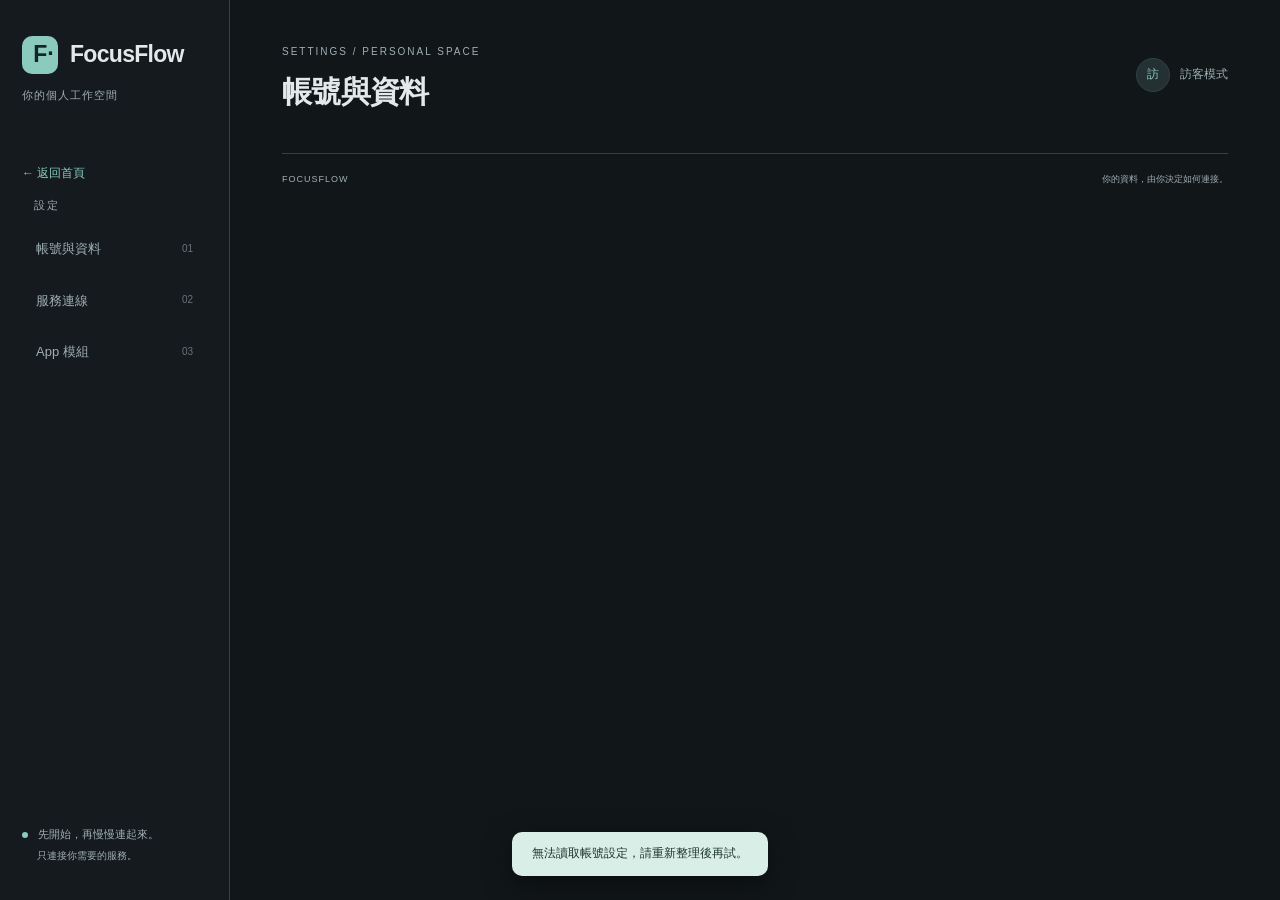
==== templates/account.html @ 3722d5e4 "feat: separate account identity from encrypted service connections" ====
<!doctype html>
<html lang="zh-Hant"><head><meta charset="utf-8"><meta name="viewport" content="width=device-width, initial-scale=1, viewport-fit=cover"><title>FocusFlow · 帳號與連線</title><link rel="stylesheet" href="/static/css/account.css?v=1"></head>
<body>
<div class="shell">
<aside><a class="brand" href="#account"><span class="brand-mark">F<span>·</span></span>FocusFlow</a><div class="rail-caption">你的個人工作空間</div><a class="text-button" href="/">← 返回首頁</a><div class="rail-label">設定</div><nav aria-label="設定導覽"><a href="#account" data-page="account">帳號與資料 <span>01</span></a><a href="#connections" data-page="connections">服務連線 <span>02</span></a><a href="/?settings=modules">App 模組 <span>03</span></a></nav><div class="rail-foot"><span class="tiny-dot"></span> 先開始，再慢慢連起來。<p>只連接你需要的服務。</p></div></aside>
<main><header><div><span class="eyebrow">SETTINGS / PERSONAL SPACE</span><h1 id="page-title">帳號與資料</h1></div><div class="identity"><span class="avatar" id="header-avatar">訪</span><span id="header-name">訪客模式</span></div></header><div id="content"></div><footer>FOCUSFLOW <span>你的資料，由你決定如何連接。</span></footer></main>
</div>
<dialog id="dialog" aria-labelledby="dialog-title"><form id="dialog-form"><div class="dialog-head"><span class="eyebrow" id="dialog-kicker"></span><button type="button" class="icon-button" id="close-dialog" aria-label="關閉">×</button></div><h2 id="dialog-title"></h2><div id="dialog-body"></div><div class="dialog-actions"><button type="button" class="button secondary" id="cancel-dialog">取消</button><button type="submit" class="button primary" id="confirm-dialog">確認</button></div></form></dialog>
<div id="toast" role="status" aria-live="polite"></div><script src="/static/js/ui.js"></script><script src="/static/js/account.js?v=1"></script></body></html>
---- static/css/account.css ----
:root{color-scheme:dark;--bg:#111619;--card:#1a2125;--ink:#e2e9e9;--muted:#a0afb5;--line:#334046;--accent:#8acbbd;--dim:rgba(138,203,189,.1)}*{box-sizing:border-box}body{margin:0;background:var(--bg);color:var(--ink);font:15px/1.65 'Segoe UI','Microsoft JhengHei',sans-serif}button,a,input{font:inherit}button,a{touch-action:manipulation}button{cursor:pointer}a{color:inherit}button:focus-visible,a:focus-visible,input:focus-visible{outline:2px solid var(--accent);outline-offset:4px}[hidden]{display:none!important}.preview{min-height:38px;padding:6px 24px;background:#202b2d;border-bottom:1px solid #3e5052;display:flex;align-items:center;justify-content:space-between;gap:12px;color:#bfd0d0;font-size:11px}.preview-dot,.tiny-dot{display:inline-block;width:6px;height:6px;border-radius:50%;background:var(--accent);margin-right:7px}.preview button{background:transparent;border:0;color:var(--accent);font-size:11px;padding:6px}.shell{display:grid;grid-template-columns:230px minmax(0,1fr);min-height:calc(100dvh - 38px)}aside{padding:36px 22px;background:#141a1d;border-right:1px solid var(--line);display:flex;flex-direction:column}.brand{display:flex;gap:12px;align-items:center;text-decoration:none;font-size:23px;letter-spacing:-.7px;font-weight:700}.brand-mark{display:grid;place-items:center;width:36px;height:38px;border-radius:10px;background:var(--accent);color:#142522;position:relative}.brand-mark span{position:absolute;right:5px;bottom:1px}.rail-caption{font-size:11px;color:var(--muted);margin:12px 0 48px;letter-spacing:1px}.rail-label{font-size:11px;letter-spacing:2px;color:var(--muted);margin:0 12px 12px}nav{display:grid;gap:6px}nav a{display:flex;justify-content:space-between;text-decoration:none;padding:12px 14px;border-radius:8px;color:var(--muted);font-size:13px}nav a.active{color:var(--accent);background:var(--dim)}nav a span{font-size:10px;opacity:.6;align-self:center}.rail-foot{margin-top:auto;padding-top:80px;color:var(--muted);font-size:11px}.rail-foot p{margin:4px 0 0 15px;font-size:10px}main{width:100%;max-width:1150px;margin:0 auto;padding:38px 52px 24px}header{display:flex;justify-content:space-between;align-items:center;gap:16px;margin-bottom:32px}.eyebrow{font-size:10px;letter-spacing:2px;color:var(--muted)}h1{font-size:30px;font-weight:600;letter-spacing:-.7px;margin:8px 0 0;line-height:1.4}.identity{display:flex;align-items:center;gap:10px;color:var(--muted);font-size:12px}.avatar{width:34px;height:34px;display:grid;place-items:center;border:1px solid var(--line);border-radius:50%;color:var(--accent);background:#243132}.intro{color:var(--muted);font-size:13px;margin:-12px 0 26px;max-width:650px}.card{border:1px solid var(--line);border-radius:14px;background:var(--card);overflow:hidden}.account-card{padding:28px;display:flex;gap:20px;align-items:flex-start;background:linear-gradient(120deg,#203332,var(--card) 75%)}.large-avatar{height:64px;width:64px;border-radius:18px;background:#2e4441;border:1px solid #47605a;display:grid;place-items:center;font-size:24px;color:var(--accent);flex:none}.account-copy{min-width:0;flex:1}.account-copy h2{margin:0 0 5px;font-size:21px;font-weight:600}.pill{font-size:10px;color:var(--accent);border:1px solid #48625d;padding:3px 8px;border-radius:20px;display:inline-block;margin-left:8px;vertical-align:middle;white-space:nowrap}.account-copy p{color:var(--muted);font-size:12px;margin:0 0 16px;line-height:1.9}.button{border-radius:8px;min-height:44px;padding:9px 16px;border:1px solid transparent;font-size:12px;font-weight:600;display:inline-flex;align-items:center;justify-content:center;gap:8px;text-decoration:none}.primary{background:var(--accent);color:#142522}.secondary{background:#252e33;border-color:var(--line);color:var(--ink)}.text-button{background:none;border:0;color:var(--accent);min-height:44px;font-size:12px;text-decoration:none;display:inline-flex;align-items:center}.subnote{font-size:11px;color:var(--muted);margin-top:10px}.section-title{display:flex;align-items:center;justify-content:space-between;margin:30px 0 12px;gap:12px}.section-title h2{font-size:15px;margin:0;font-weight:600}.section-title>span{font-size:11px;color:var(--muted)}.row{padding:20px 22px;display:flex;align-items:center;gap:16px;border-bottom:1px solid var(--line)}.row:last-child{border-bottom:0}.glyph{display:grid;place-items:center;height:40px;width:40px;flex:none;border:1px solid var(--line);border-radius:11px;background:#253035;color:var(--accent);font-size:19px;font-weight:600}.glyph.google{background:#eaf0ed;color:#467a6a}.row-copy{flex:1;min-width:0}.row-copy h3{font-size:13px;margin:0 0 3px;font-weight:600}.row-copy p{font-size:11px;color:var(--muted);margin:0;overflow-wrap:anywhere}.status{color:var(--muted);font-size:10px;display:inline-flex;align-items:center;gap:6px}.status.ok{color:var(--accent)}.status.warn{color:#efbb92}.status::before{content:'';width:5px;height:5px;border-radius:50%;background:currentColor}.row-end{display:flex;gap:18px;align-items:center}.explain{display:flex;gap:12px;padding:16px 20px;margin-top:16px;background:#171f22;border-radius:10px;border:1px dashed var(--line);color:var(--muted);font-size:11px}.explain strong{color:var(--ink);font-weight:500}.permission-grid{display:grid;grid-template-columns:1fr 1fr;gap:14px}.info-card{padding:20px;border:1px solid var(--line);border-radius:12px}.info-card h3{font-size:13px;margin:0 0 7px}.info-card p{font-size:12px;color:var(--muted);margin:0}.check-list{list-style:none;padding:0;margin:14px 0 0;font-size:12px;display:grid;gap:8px}.check-list li::before{content:'✓';color:var(--accent);margin-right:9px}.card-caption{padding:12px 22px;background:#172023;font-size:10px;color:var(--muted);border-bottom:1px solid var(--line);letter-spacing:.5px}.app-pills{display:flex;gap:5px;flex-wrap:wrap;margin-top:7px}.app-pills span{font-size:10px;background:#252e33;color:var(--muted);border-radius:4px;padding:1px 6px}.service-preview{margin-top:28px}.empty-card{text-align:center;padding:30px 18px;border:1px dashed #40504d;border-radius:12px;background:#172021}.empty-card .glyph{margin:0 auto 14px}.empty-card h3{font-size:15px;margin:0 0 8px}.empty-card p{font-size:12px;color:var(--muted);max-width:390px;margin:0 auto 18px}.preview-toggle{display:flex;gap:8px;margin-bottom:12px}.preview-toggle button{font-size:11px;padding:7px 12px;border:1px solid var(--line);background:transparent;color:var(--muted);border-radius:7px;min-height:40px}.preview-toggle button.active{color:var(--accent);background:var(--dim)}.switch{width:40px;height:24px;border:1px solid #53645f;border-radius:20px;background:var(--accent);position:relative;flex:none}.switch:after{content:'';position:absolute;width:16px;height:16px;border-radius:50%;right:3px;top:3px;background:#17352c}.switch[aria-checked=false]{background:#293238}.switch[aria-checked=false]:after{left:3px;right:auto;background:#9eadaf}footer{border-top:1px solid var(--line);display:flex;justify-content:space-between;gap:10px;margin-top:40px;padding-top:18px;color:var(--muted);font-size:9px;letter-spacing:1px}footer span{letter-spacing:0}dialog{width:min(480px,calc(100% - 28px));border:1px solid #4c5c5b;border-radius:18px;background:#1a2326;color:var(--ink);padding:26px;max-height:90dvh;overflow:auto}dialog::backdrop{background:#050c10ba;backdrop-filter:blur(4px)}.dialog-head{display:flex;align-items:center;justify-content:space-between}.icon-button{background:none;border:0;color:var(--muted);font-size:25px;width:44px;height:44px}dialog h2{font-size:23px;margin:4px 0 12px}dialog p{font-size:12px;color:var(--muted);line-height:1.9}.dialog-actions{display:flex;justify-content:flex-end;gap:10px;margin-top:24px}.scope{display:flex;gap:12px;align-items:flex-start;padding:12px 0;border-bottom:1px solid var(--line);cursor:pointer}.scope input{accent-color:var(--accent);width:18px;height:18px;flex:none;margin:3px 0}.scope strong{display:block;font-size:13px}.scope small{font-size:11px;color:var(--muted);display:block}.warning-note{border-left:2px solid #efbb92;padding:8px 12px;background:#2e2c25;font-size:11px;color:#dfc5ad}.danger{background:#e2a6a6;color:#381e1e}#toast{position:fixed;bottom:24px;left:50%;transform:translateX(-50%);background:#d9eee6;color:#19352c;padding:12px 20px;border-radius:10px;font-size:12px;max-width:calc(100% - 32px);width:max-content;box-shadow:0 8px 30px #0006;z-index:10;pointer-events:none}#toast:empty{display:none}@media(max-width:950px){main{padding:32px 28px}.shell{grid-template-columns:190px 1fr}.row-end{gap:10px}.status{font-size:9px}}@media(max-width:700px){.preview{padding:5px 16px;min-height:36px;font-size:10px}.shell{display:block}aside{padding:18px 16px 0;border-right:0;border-bottom:1px solid var(--line);background:var(--bg)}.brand{font-size:20px}.brand-mark{width:28px;height:30px;font-size:19px;border-radius:8px}.rail-caption,.rail-label,.rail-foot{display:none}nav{display:flex;margin-top:16px;gap:4px}nav a{flex:1;font-size:12px;justify-content:center;padding:12px 2px;border-radius:0;border-bottom:2px solid transparent}nav a.active{border-color:var(--accent);background:none}nav a span{display:none}main{padding:26px 16px calc(24px + env(safe-area-inset-bottom))}header{margin-bottom:26px;gap:8px}.identity #header-name{display:none}.eyebrow{font-size:8px;letter-spacing:1.6px}h1{font-size:26px;margin-top:8px}.intro{font-size:12px;line-height:1.9}.account-card{padding:20px;gap:14px;flex-wrap:wrap}.large-avatar{height:46px;width:46px;border-radius:13px;font-size:19px}.account-copy h2{font-size:18px}.account-copy{min-width:180px}.pill{font-size:9px;margin-left:4px}.account-copy p{font-size:11px}.button{padding:9px 13px;font-size:11px}.permission-grid{grid-template-columns:1fr}.row{padding:17px 14px;gap:12px;flex-wrap:wrap}.glyph{height:36px;width:36px;font-size:17px;border-radius:9px}.row-copy h3{font-size:13px}.row-copy p{font-size:11px}.row-end{margin-left:48px;width:calc(100% - 48px);justify-content:space-between}.row.module-row{flex-wrap:nowrap}.module-row .row-end{width:auto;margin-left:0}.card-caption{padding:11px 14px}.section-title{margin-top:26px}.section-title h2{font-size:14px}.section-title>span{font-size:10px}.info-card{padding:18px}.dialog-actions .button{flex:1}.explain{padding:14px;font-size:11px}footer{font-size:8px;margin-top:32px;flex-wrap:wrap}.empty-card{padding:24px 16px}dialog{padding:20px}.preview-toggle button{min-height:44px}}
@media(prefers-reduced-motion:reduce){*{scroll-behavior:auto!important;animation:none!important;transition:none!important}}

.shell{min-height:100dvh}.field{display:grid;gap:6px;margin:12px 0;font-size:12px}.field input{min-width:0;width:100%;padding:12px;border:1px solid var(--line);border-radius:8px;background:var(--bg);color:var(--ink);font-size:16px}#account-feedback{color:#efbb92;font-size:12px}button:disabled{opacity:.5;cursor:wait}
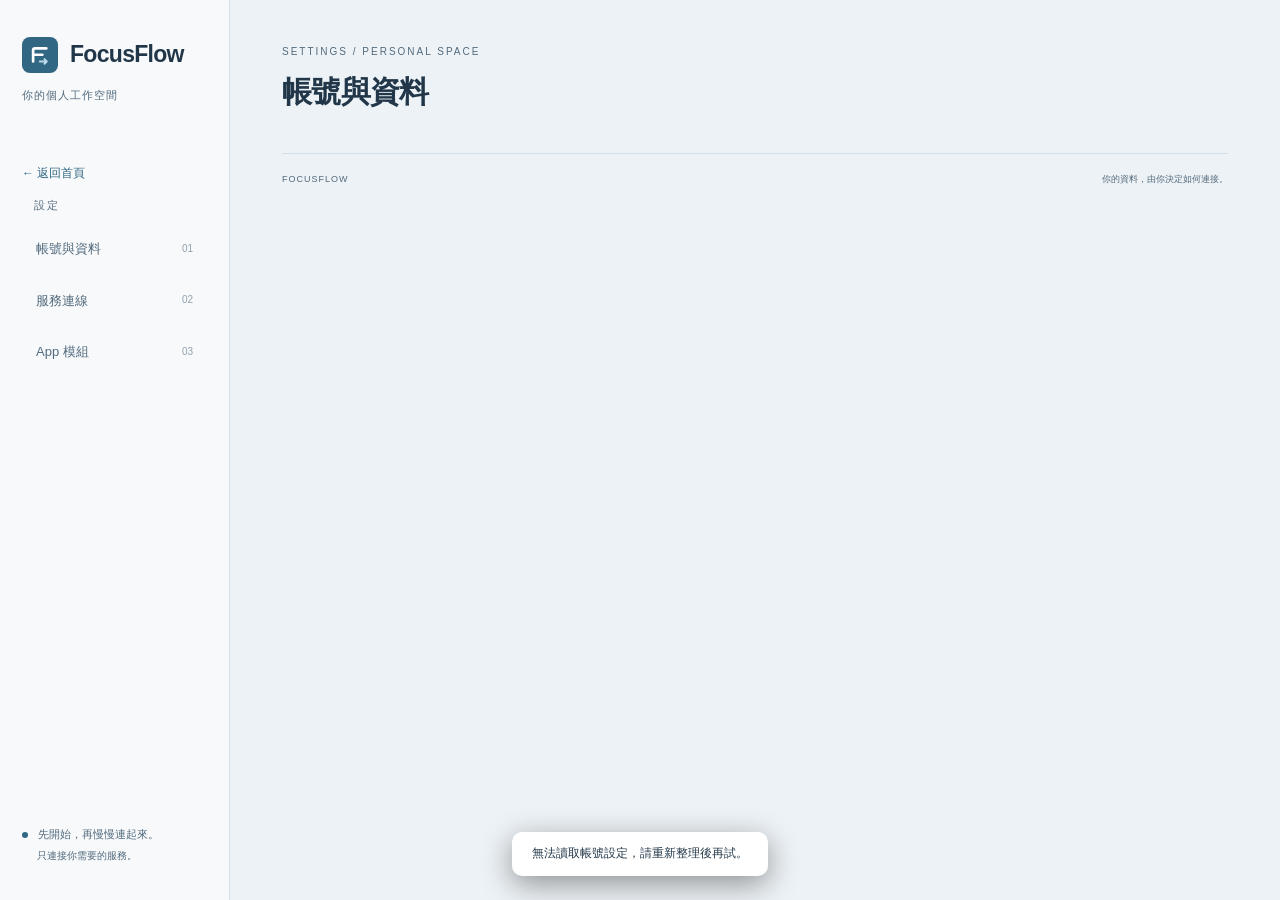
==== commit b407ab95: "fix: align account and app interfaces with shared theme" ====
--- a/templates/account.html
+++ b/templates/account.html
@@ -1,9 +1,9 @@
 <!doctype html>
-<html lang="zh-Hant"><head><meta charset="utf-8"><meta name="viewport" content="width=device-width, initial-scale=1, viewport-fit=cover"><title>FocusFlow · 帳號與連線</title><link rel="stylesheet" href="/static/css/account.css?v=1"></head>
-<body>
+<html lang="zh-Hant"><head><meta charset="utf-8"><meta name="viewport" content="width=device-width, initial-scale=1, viewport-fit=cover"><title>FocusFlow · 帳號與連線</title><link rel="stylesheet" href="/static/css/theme.css?v=9014"><link rel="stylesheet" href="/static/css/account.css?v=9017"><link rel="stylesheet" href="/static/css/workbench.css?v=9017"><link rel="icon" href="/static/icons/icon.svg?v=20261114" type="image/svg+xml"><link rel="apple-touch-icon" href="/static/icons/apple-touch-icon.png?v=20261114"></head>
+<body class="account-settings"><script src="/static/js/theme.js?v=9014"></script>
 <div class="shell">
-<aside><a class="brand" href="#account"><span class="brand-mark">F<span>·</span></span>FocusFlow</a><div class="rail-caption">你的個人工作空間</div><a class="text-button" href="/">← 返回首頁</a><div class="rail-label">設定</div><nav aria-label="設定導覽"><a href="#account" data-page="account">帳號與資料 <span>01</span></a><a href="#connections" data-page="connections">服務連線 <span>02</span></a><a href="/?settings=modules">App 模組 <span>03</span></a></nav><div class="rail-foot"><span class="tiny-dot"></span> 先開始，再慢慢連起來。<p>只連接你需要的服務。</p></div></aside>
-<main><header><div><span class="eyebrow">SETTINGS / PERSONAL SPACE</span><h1 id="page-title">帳號與資料</h1></div><div class="identity"><span class="avatar" id="header-avatar">訪</span><span id="header-name">訪客模式</span></div></header><div id="content"></div><footer>FOCUSFLOW <span>你的資料，由你決定如何連接。</span></footer></main>
+<aside><a class="brand" href="#account"><img src="/static/icons/icon.svg?v=20261114" alt="">FocusFlow</a><div class="rail-caption">你的個人工作空間</div><a class="text-button" href="/">← 返回首頁</a><div class="rail-label">設定</div><nav aria-label="設定導覽"><a href="#account" data-page="account">帳號與資料 <span>01</span></a><a href="#connections" data-page="connections">服務連線 <span>02</span></a><a href="/?settings=modules">App 模組 <span>03</span></a></nav><div class="rail-foot"><span class="tiny-dot"></span> 先開始，再慢慢連起來。<p>只連接你需要的服務。</p></div></aside>
+<main><header><div><span class="eyebrow">SETTINGS / PERSONAL SPACE</span><h1 id="page-title">帳號與資料</h1></div><div class="identity"><span class="avatar" id="header-avatar">訪</span><span id="header-name">訪客模式</span></div><div id="account-header-control"></div></header><div id="content"></div><footer>FOCUSFLOW <span>你的資料，由你決定如何連接。</span></footer></main>
 </div>
 <dialog id="dialog" aria-labelledby="dialog-title"><form id="dialog-form"><div class="dialog-head"><span class="eyebrow" id="dialog-kicker"></span><button type="button" class="icon-button" id="close-dialog" aria-label="關閉">×</button></div><h2 id="dialog-title"></h2><div id="dialog-body"></div><div class="dialog-actions"><button type="button" class="button secondary" id="cancel-dialog">取消</button><button type="submit" class="button primary" id="confirm-dialog">確認</button></div></form></dialog>
-<div id="toast" role="status" aria-live="polite"></div><script src="/static/js/ui.js"></script><script src="/static/js/account.js?v=1"></script></body></html>
+<div id="toast" role="status" aria-live="polite"></div><script src="/static/js/ui.js"></script><script src="/static/js/account-menu.js?v=9016"></script><script src="/static/js/account.js?v=9017"></script></body></html>
--- a/static/css/theme.css
+++ b/static/css/theme.css
@@ -0,0 +1,60 @@
+/* Shared FocusFlow palette. Feature styles must use these tokens. */
+:root {
+    color-scheme: dark;
+    --font-ui: "Segoe UI", "Microsoft JhengHei", sans-serif;
+    --radius-control: 8px;
+    --radius-card: 12px;
+    --radius-dialog: 16px;
+    --space-unit: 4px;
+    --on-accent: #102b3b;
+    --warning: #efbb92;
+    --bg-color: #121d25;
+    --card-bg: #1b2a35;
+    --sidebar-bg: #14222d;
+    --accent: #8cc1df;
+    --text-main: #e3edf4;
+    --text-sub: #a8becd;
+    --border-color: #354b5c;
+    --input-bg: #253b4a;
+    --bg-hover: #2c4658;
+    --accent-dim: rgba(140, 193, 223, 0.15);
+    --accent-shadow: rgba(140, 193, 223, 0.2);
+    --today-bg: rgba(140, 193, 223, 0.15);
+    --scroll-track: #1e1e1e;
+    --scroll-thumb: #444;
+    --range-bg: #404040;
+}
+
+body.light-mode {
+    --on-accent: #fff;
+    color-scheme: light;
+    --warning: #8a430d;
+    --bg-color: #edf2f6;
+    --card-bg: #ffffff;
+    --sidebar-bg: #f7f9fb;
+    --input-bg: #e8f0f6;
+    --border-color: #d3dfe8;
+    --bg-hover: #e8f0f6;
+    --text-main: #213749;
+    --text-sub: #526a7c;
+    --accent: #326783;
+    --accent-dim: rgba(50, 103, 131, 0.15);
+    --accent-shadow: rgba(50, 103, 131, 0.4);
+    --today-bg: rgba(50, 103, 131, 0.1);
+    --scroll-track: #f0f0f0;
+    --scroll-thumb: #bcc0c4;
+    --range-bg: #d1d5db;
+}
+
+
+/* Resolve aliases on both themes so inherited variables never freeze dark values. */
+:root, body.light-mode {
+    --bg-card: var(--card-bg);
+    --bg-input: var(--input-bg);
+    --border: var(--border-color);
+    --bg: var(--bg-color);
+    --surface: var(--card-bg);
+    --line: var(--border-color);
+    --text: var(--text-main);
+    --muted: var(--text-sub);
+}
--- a/static/css/account.css
+++ b/static/css/account.css
@@ -1,4 +1,6 @@
-:root{color-scheme:dark;--bg:#111619;--card:#1a2125;--ink:#e2e9e9;--muted:#a0afb5;--line:#334046;--accent:#8acbbd;--dim:rgba(138,203,189,.1)}*{box-sizing:border-box}body{margin:0;background:var(--bg);color:var(--ink);font:15px/1.65 'Segoe UI','Microsoft JhengHei',sans-serif}button,a,input{font:inherit}button,a{touch-action:manipulation}button{cursor:pointer}a{color:inherit}button:focus-visible,a:focus-visible,input:focus-visible{outline:2px solid var(--accent);outline-offset:4px}[hidden]{display:none!important}.preview{min-height:38px;padding:6px 24px;background:#202b2d;border-bottom:1px solid #3e5052;display:flex;align-items:center;justify-content:space-between;gap:12px;color:#bfd0d0;font-size:11px}.preview-dot,.tiny-dot{display:inline-block;width:6px;height:6px;border-radius:50%;background:var(--accent);margin-right:7px}.preview button{background:transparent;border:0;color:var(--accent);font-size:11px;padding:6px}.shell{display:grid;grid-template-columns:230px minmax(0,1fr);min-height:calc(100dvh - 38px)}aside{padding:36px 22px;background:#141a1d;border-right:1px solid var(--line);display:flex;flex-direction:column}.brand{display:flex;gap:12px;align-items:center;text-decoration:none;font-size:23px;letter-spacing:-.7px;font-weight:700}.brand-mark{display:grid;place-items:center;width:36px;height:38px;border-radius:10px;background:var(--accent);color:#142522;position:relative}.brand-mark span{position:absolute;right:5px;bottom:1px}.rail-caption{font-size:11px;color:var(--muted);margin:12px 0 48px;letter-spacing:1px}.rail-label{font-size:11px;letter-spacing:2px;color:var(--muted);margin:0 12px 12px}nav{display:grid;gap:6px}nav a{display:flex;justify-content:space-between;text-decoration:none;padding:12px 14px;border-radius:8px;color:var(--muted);font-size:13px}nav a.active{color:var(--accent);background:var(--dim)}nav a span{font-size:10px;opacity:.6;align-self:center}.rail-foot{margin-top:auto;padding-top:80px;color:var(--muted);font-size:11px}.rail-foot p{margin:4px 0 0 15px;font-size:10px}main{width:100%;max-width:1150px;margin:0 auto;padding:38px 52px 24px}header{display:flex;justify-content:space-between;align-items:center;gap:16px;margin-bottom:32px}.eyebrow{font-size:10px;letter-spacing:2px;color:var(--muted)}h1{font-size:30px;font-weight:600;letter-spacing:-.7px;margin:8px 0 0;line-height:1.4}.identity{display:flex;align-items:center;gap:10px;color:var(--muted);font-size:12px}.avatar{width:34px;height:34px;display:grid;place-items:center;border:1px solid var(--line);border-radius:50%;color:var(--accent);background:#243132}.intro{color:var(--muted);font-size:13px;margin:-12px 0 26px;max-width:650px}.card{border:1px solid var(--line);border-radius:14px;background:var(--card);overflow:hidden}.account-card{padding:28px;display:flex;gap:20px;align-items:flex-start;background:linear-gradient(120deg,#203332,var(--card) 75%)}.large-avatar{height:64px;width:64px;border-radius:18px;background:#2e4441;border:1px solid #47605a;display:grid;place-items:center;font-size:24px;color:var(--accent);flex:none}.account-copy{min-width:0;flex:1}.account-copy h2{margin:0 0 5px;font-size:21px;font-weight:600}.pill{font-size:10px;color:var(--accent);border:1px solid #48625d;padding:3px 8px;border-radius:20px;display:inline-block;margin-left:8px;vertical-align:middle;white-space:nowrap}.account-copy p{color:var(--muted);font-size:12px;margin:0 0 16px;line-height:1.9}.button{border-radius:8px;min-height:44px;padding:9px 16px;border:1px solid transparent;font-size:12px;font-weight:600;display:inline-flex;align-items:center;justify-content:center;gap:8px;text-decoration:none}.primary{background:var(--accent);color:#142522}.secondary{background:#252e33;border-color:var(--line);color:var(--ink)}.text-button{background:none;border:0;color:var(--accent);min-height:44px;font-size:12px;text-decoration:none;display:inline-flex;align-items:center}.subnote{font-size:11px;color:var(--muted);margin-top:10px}.section-title{display:flex;align-items:center;justify-content:space-between;margin:30px 0 12px;gap:12px}.section-title h2{font-size:15px;margin:0;font-weight:600}.section-title>span{font-size:11px;color:var(--muted)}.row{padding:20px 22px;display:flex;align-items:center;gap:16px;border-bottom:1px solid var(--line)}.row:last-child{border-bottom:0}.glyph{display:grid;place-items:center;height:40px;width:40px;flex:none;border:1px solid var(--line);border-radius:11px;background:#253035;color:var(--accent);font-size:19px;font-weight:600}.glyph.google{background:#eaf0ed;color:#467a6a}.row-copy{flex:1;min-width:0}.row-copy h3{font-size:13px;margin:0 0 3px;font-weight:600}.row-copy p{font-size:11px;color:var(--muted);margin:0;overflow-wrap:anywhere}.status{color:var(--muted);font-size:10px;display:inline-flex;align-items:center;gap:6px}.status.ok{color:var(--accent)}.status.warn{color:#efbb92}.status::before{content:'';width:5px;height:5px;border-radius:50%;background:currentColor}.row-end{display:flex;gap:18px;align-items:center}.explain{display:flex;gap:12px;padding:16px 20px;margin-top:16px;background:#171f22;border-radius:10px;border:1px dashed var(--line);color:var(--muted);font-size:11px}.explain strong{color:var(--ink);font-weight:500}.permission-grid{display:grid;grid-template-columns:1fr 1fr;gap:14px}.info-card{padding:20px;border:1px solid var(--line);border-radius:12px}.info-card h3{font-size:13px;margin:0 0 7px}.info-card p{font-size:12px;color:var(--muted);margin:0}.check-list{list-style:none;padding:0;margin:14px 0 0;font-size:12px;display:grid;gap:8px}.check-list li::before{content:'✓';color:var(--accent);margin-right:9px}.card-caption{padding:12px 22px;background:#172023;font-size:10px;color:var(--muted);border-bottom:1px solid var(--line);letter-spacing:.5px}.app-pills{display:flex;gap:5px;flex-wrap:wrap;margin-top:7px}.app-pills span{font-size:10px;background:#252e33;color:var(--muted);border-radius:4px;padding:1px 6px}.service-preview{margin-top:28px}.empty-card{text-align:center;padding:30px 18px;border:1px dashed #40504d;border-radius:12px;background:#172021}.empty-card .glyph{margin:0 auto 14px}.empty-card h3{font-size:15px;margin:0 0 8px}.empty-card p{font-size:12px;color:var(--muted);max-width:390px;margin:0 auto 18px}.preview-toggle{display:flex;gap:8px;margin-bottom:12px}.preview-toggle button{font-size:11px;padding:7px 12px;border:1px solid var(--line);background:transparent;color:var(--muted);border-radius:7px;min-height:40px}.preview-toggle button.active{color:var(--accent);background:var(--dim)}.switch{width:40px;height:24px;border:1px solid #53645f;border-radius:20px;background:var(--accent);position:relative;flex:none}.switch:after{content:'';position:absolute;width:16px;height:16px;border-radius:50%;right:3px;top:3px;background:#17352c}.switch[aria-checked=false]{background:#293238}.switch[aria-checked=false]:after{left:3px;right:auto;background:#9eadaf}footer{border-top:1px solid var(--line);display:flex;justify-content:space-between;gap:10px;margin-top:40px;padding-top:18px;color:var(--muted);font-size:9px;letter-spacing:1px}footer span{letter-spacing:0}dialog{width:min(480px,calc(100% - 28px));border:1px solid #4c5c5b;border-radius:18px;background:#1a2326;color:var(--ink);padding:26px;max-height:90dvh;overflow:auto}dialog::backdrop{background:#050c10ba;backdrop-filter:blur(4px)}.dialog-head{display:flex;align-items:center;justify-content:space-between}.icon-button{background:none;border:0;color:var(--muted);font-size:25px;width:44px;height:44px}dialog h2{font-size:23px;margin:4px 0 12px}dialog p{font-size:12px;color:var(--muted);line-height:1.9}.dialog-actions{display:flex;justify-content:flex-end;gap:10px;margin-top:24px}.scope{display:flex;gap:12px;align-items:flex-start;padding:12px 0;border-bottom:1px solid var(--line);cursor:pointer}.scope input{accent-color:var(--accent);width:18px;height:18px;flex:none;margin:3px 0}.scope strong{display:block;font-size:13px}.scope small{font-size:11px;color:var(--muted);display:block}.warning-note{border-left:2px solid #efbb92;padding:8px 12px;background:#2e2c25;font-size:11px;color:#dfc5ad}.danger{background:#e2a6a6;color:#381e1e}#toast{position:fixed;bottom:24px;left:50%;transform:translateX(-50%);background:#d9eee6;color:#19352c;padding:12px 20px;border-radius:10px;font-size:12px;max-width:calc(100% - 32px);width:max-content;box-shadow:0 8px 30px #0006;z-index:10;pointer-events:none}#toast:empty{display:none}@media(max-width:950px){main{padding:32px 28px}.shell{grid-template-columns:190px 1fr}.row-end{gap:10px}.status{font-size:9px}}@media(max-width:700px){.preview{padding:5px 16px;min-height:36px;font-size:10px}.shell{display:block}aside{padding:18px 16px 0;border-right:0;border-bottom:1px solid var(--line);background:var(--bg)}.brand{font-size:20px}.brand-mark{width:28px;height:30px;font-size:19px;border-radius:8px}.rail-caption,.rail-label,.rail-foot{display:none}nav{display:flex;margin-top:16px;gap:4px}nav a{flex:1;font-size:12px;justify-content:center;padding:12px 2px;border-radius:0;border-bottom:2px solid transparent}nav a.active{border-color:var(--accent);background:none}nav a span{display:none}main{padding:26px 16px calc(24px + env(safe-area-inset-bottom))}header{margin-bottom:26px;gap:8px}.identity #header-name{display:none}.eyebrow{font-size:8px;letter-spacing:1.6px}h1{font-size:26px;margin-top:8px}.intro{font-size:12px;line-height:1.9}.account-card{padding:20px;gap:14px;flex-wrap:wrap}.large-avatar{height:46px;width:46px;border-radius:13px;font-size:19px}.account-copy h2{font-size:18px}.account-copy{min-width:180px}.pill{font-size:9px;margin-left:4px}.account-copy p{font-size:11px}.button{padding:9px 13px;font-size:11px}.permission-grid{grid-template-columns:1fr}.row{padding:17px 14px;gap:12px;flex-wrap:wrap}.glyph{height:36px;width:36px;font-size:17px;border-radius:9px}.row-copy h3{font-size:13px}.row-copy p{font-size:11px}.row-end{margin-left:48px;width:calc(100% - 48px);justify-content:space-between}.row.module-row{flex-wrap:nowrap}.module-row .row-end{width:auto;margin-left:0}.card-caption{padding:11px 14px}.section-title{margin-top:26px}.section-title h2{font-size:14px}.section-title>span{font-size:10px}.info-card{padding:18px}.dialog-actions .button{flex:1}.explain{padding:14px;font-size:11px}footer{font-size:8px;margin-top:32px;flex-wrap:wrap}.empty-card{padding:24px 16px}dialog{padding:20px}.preview-toggle button{min-height:44px}}
+body,body.light-mode{--card:var(--card-bg);--ink:var(--text-main);--dim:var(--accent-dim)}*{box-sizing:border-box}body{margin:0;background:var(--bg);color:var(--ink);font:15px/1.65 var(--font-ui)}button,a,input{font:inherit}button,a{touch-action:manipulation}button{cursor:pointer}a{color:inherit}button:focus-visible,a:focus-visible,input:focus-visible{outline:2px solid var(--accent);outline-offset:4px}[hidden]{display:none!important}.preview{min-height:38px;padding:6px 24px;background:var(--input-bg);border-bottom:1px solid var(--line);display:flex;align-items:center;justify-content:space-between;gap:12px;color:var(--muted);font-size:11px}.preview-dot,.tiny-dot{display:inline-block;width:6px;height:6px;border-radius:50%;background:var(--accent);margin-right:7px}.preview button{background:transparent;border:0;color:var(--accent);font-size:11px;padding:6px}.shell{display:grid;grid-template-columns:230px minmax(0,1fr);min-height:calc(100dvh - 38px)}aside{padding:36px 22px;background:var(--sidebar-bg);border-right:1px solid var(--line);display:flex;flex-direction:column}.brand{display:flex;gap:12px;align-items:center;text-decoration:none;font-size:23px;letter-spacing:-.7px;font-weight:700}.brand-mark{display:grid;place-items:center;width:36px;height:38px;border-radius:10px;background:var(--accent);color:var(--on-accent);position:relative}.brand-mark span{position:absolute;right:5px;bottom:1px}.rail-caption{font-size:11px;color:var(--muted);margin:12px 0 48px;letter-spacing:1px}.rail-label{font-size:11px;letter-spacing:2px;color:var(--muted);margin:0 12px 12px}nav{display:grid;gap:6px}nav a{display:flex;justify-content:space-between;text-decoration:none;padding:12px 14px;border-radius:8px;color:var(--muted);font-size:13px}nav a.active{color:var(--accent);background:var(--dim)}nav a span{font-size:10px;opacity:.6;align-self:center}.rail-foot{margin-top:auto;padding-top:80px;color:var(--muted);font-size:11px}.rail-foot p{margin:4px 0 0 15px;font-size:10px}main{width:100%;max-width:1150px;margin:0 auto;padding:38px 52px 24px}header{display:flex;justify-content:space-between;align-items:center;gap:16px;margin-bottom:32px}.eyebrow{font-size:10px;letter-spacing:2px;color:var(--muted)}h1{font-size:30px;font-weight:600;letter-spacing:-.7px;margin:8px 0 0;line-height:1.4}.identity{display:flex;align-items:center;gap:10px;color:var(--muted);font-size:12px}.avatar{width:34px;height:34px;display:grid;place-items:center;border:1px solid var(--line);border-radius:50%;color:var(--accent);background:var(--input-bg)}.intro{color:var(--muted);font-size:13px;margin:-12px 0 26px;max-width:650px}.card{border:1px solid var(--line);border-radius:14px;background:var(--card);overflow:hidden}.account-card{padding:28px;display:flex;gap:20px;align-items:flex-start;background:linear-gradient(120deg,var(--accent-dim),var(--card) 75%)}.large-avatar{height:64px;width:64px;border-radius:18px;background:var(--accent-dim);border:1px solid var(--line);display:grid;place-items:center;font-size:24px;color:var(--accent);flex:none}.account-copy{min-width:0;flex:1}.account-copy h2{margin:0 0 5px;font-size:21px;font-weight:600}.pill{font-size:10px;color:var(--accent);border:1px solid var(--line);padding:3px 8px;border-radius:20px;display:inline-block;margin-left:8px;vertical-align:middle;white-space:nowrap}.account-copy p{color:var(--muted);font-size:12px;margin:0 0 16px;line-height:1.9}.button{border-radius:8px;min-height:44px;padding:9px 16px;border:1px solid transparent;font-size:12px;font-weight:600;display:inline-flex;align-items:center;justify-content:center;gap:8px;text-decoration:none}.primary{background:var(--accent);color:var(--on-accent)}.secondary{background:var(--input-bg);border-color:var(--line);color:var(--ink)}.text-button{background:none;border:0;color:var(--accent);min-height:44px;font-size:12px;text-decoration:none;display:inline-flex;align-items:center}.subnote{font-size:11px;color:var(--muted);margin-top:10px}.section-title{display:flex;align-items:center;justify-content:space-between;margin:30px 0 12px;gap:12px}.section-title h2{font-size:15px;margin:0;font-weight:600}.section-title>span{font-size:11px;color:var(--muted)}.row{padding:20px 22px;display:flex;align-items:center;gap:16px;border-bottom:1px solid var(--line)}.row:last-child{border-bottom:0}.glyph{display:grid;place-items:center;height:40px;width:40px;flex:none;border:1px solid var(--line);border-radius:11px;background:var(--input-bg);color:var(--accent);font-size:19px;font-weight:600}.glyph.google{background:var(--accent-dim);color:var(--accent)}.row-copy{flex:1;min-width:0}.row-copy h3{font-size:13px;margin:0 0 3px;font-weight:600}.row-copy p{font-size:11px;color:var(--muted);margin:0;overflow-wrap:anywhere}.status{color:var(--muted);font-size:10px;display:inline-flex;align-items:center;gap:6px}.status.ok{color:var(--accent)}.status.warn{color:var(--warning)}.status::before{content:'';width:5px;height:5px;border-radius:50%;background:currentColor}.row-end{display:flex;gap:18px;align-items:center}.explain{display:flex;gap:12px;padding:16px 20px;margin-top:16px;background:var(--input-bg);border-radius:10px;border:1px dashed var(--line);color:var(--muted);font-size:11px}.explain strong{color:var(--ink);font-weight:500}.permission-grid{display:grid;grid-template-columns:1fr 1fr;gap:14px}.info-card{padding:20px;border:1px solid var(--line);border-radius:12px}.info-card h3{font-size:13px;margin:0 0 7px}.info-card p{font-size:12px;color:var(--muted);margin:0}.check-list{list-style:none;padding:0;margin:14px 0 0;font-size:12px;display:grid;gap:8px}.check-list li::before{content:'✓';color:var(--accent);margin-right:9px}.card-caption{padding:12px 22px;background:var(--input-bg);font-size:10px;color:var(--muted);border-bottom:1px solid var(--line);letter-spacing:.5px}.app-pills{display:flex;gap:5px;flex-wrap:wrap;margin-top:7px}.app-pills span{font-size:10px;background:var(--input-bg);color:var(--muted);border-radius:4px;padding:1px 6px}.service-preview{margin-top:28px}.empty-card{text-align:center;padding:30px 18px;border:1px dashed var(--line);border-radius:12px;background:var(--input-bg)}.empty-card .glyph{margin:0 auto 14px}.empty-card h3{font-size:15px;margin:0 0 8px}.empty-card p{font-size:12px;color:var(--muted);max-width:390px;margin:0 auto 18px}.preview-toggle{display:flex;gap:8px;margin-bottom:12px}.preview-toggle button{font-size:11px;padding:7px 12px;border:1px solid var(--line);background:transparent;color:var(--muted);border-radius:7px;min-height:40px}.preview-toggle button.active{color:var(--accent);background:var(--dim)}.switch{width:40px;height:24px;border:1px solid var(--line);border-radius:20px;background:var(--accent);position:relative;flex:none}.switch:after{content:'';position:absolute;width:16px;height:16px;border-radius:50%;right:3px;top:3px;background:var(--on-accent)}.switch[aria-checked=false]{background:var(--input-bg)}.switch[aria-checked=false]:after{left:3px;right:auto;background:var(--muted)}footer{border-top:1px solid var(--line);display:flex;justify-content:space-between;gap:10px;margin-top:40px;padding-top:18px;color:var(--muted);font-size:9px;letter-spacing:1px}footer span{letter-spacing:0}dialog{width:min(480px,calc(100% - 28px));border:1px solid var(--line);border-radius:18px;background:var(--card);color:var(--ink);padding:26px;max-height:90dvh;overflow:auto}dialog::backdrop{background:#050c10ba;backdrop-filter:blur(4px)}.dialog-head{display:flex;align-items:center;justify-content:space-between}.icon-button{background:none;border:0;color:var(--muted);font-size:25px;width:44px;height:44px}dialog h2{font-size:23px;margin:4px 0 12px}dialog p{font-size:12px;color:var(--muted);line-height:1.9}.dialog-actions{display:flex;justify-content:flex-end;gap:10px;margin-top:24px}.scope{display:flex;gap:12px;align-items:flex-start;padding:12px 0;border-bottom:1px solid var(--line);cursor:pointer}.scope input{accent-color:var(--accent);width:18px;height:18px;flex:none;margin:3px 0}.scope strong{display:block;font-size:13px}.scope small{font-size:11px;color:var(--muted);display:block}.warning-note{border-left:2px solid var(--warning);padding:8px 12px;background:var(--input-bg);font-size:11px;color:var(--warning)}.danger{background:#e2a6a6;color:#381e1e}#toast{position:fixed;bottom:24px;left:50%;transform:translateX(-50%);background:var(--card);color:var(--text-main);padding:12px 20px;border-radius:10px;font-size:12px;max-width:calc(100% - 32px);width:max-content;box-shadow:0 8px 30px #0006;z-index:10;pointer-events:none}#toast:empty{display:none}@media(max-width:950px){main{padding:32px 28px}.shell{grid-template-columns:190px 1fr}.row-end{gap:10px}.status{font-size:9px}}@media(max-width:700px){.preview{padding:5px 16px;min-height:36px;font-size:10px}.shell{display:block}aside{padding:18px 16px 0;border-right:0;border-bottom:1px solid var(--line);background:var(--bg)}.brand{font-size:20px}.brand-mark{width:28px;height:30px;font-size:19px;border-radius:8px}.rail-caption,.rail-label,.rail-foot{display:none}nav{display:flex;margin-top:16px;gap:4px}nav a{flex:1;font-size:12px;justify-content:center;padding:12px 2px;border-radius:0;border-bottom:2px solid transparent}nav a.active{border-color:var(--accent);background:none}nav a span{display:none}main{padding:26px 16px calc(24px + env(safe-area-inset-bottom))}header{margin-bottom:26px;gap:8px}.identity #header-name{display:none}.eyebrow{font-size:8px;letter-spacing:1.6px}h1{font-size:26px;margin-top:8px}.intro{font-size:12px;line-height:1.9}.account-card{padding:20px;gap:14px;flex-wrap:wrap}.large-avatar{height:46px;width:46px;border-radius:13px;font-size:19px}.account-copy h2{font-size:18px}.account-copy{min-width:180px}.pill{font-size:9px;margin-left:4px}.account-copy p{font-size:11px}.button{padding:9px 13px;font-size:11px}.permission-grid{grid-template-columns:1fr}.row{padding:17px 14px;gap:12px;flex-wrap:wrap}.glyph{height:36px;width:36px;font-size:17px;border-radius:9px}.row-copy h3{font-size:13px}.row-copy p{font-size:11px}.row-end{margin-left:48px;width:calc(100% - 48px);justify-content:space-between}.row.module-row{flex-wrap:nowrap}.module-row .row-end{width:auto;margin-left:0}.card-caption{padding:11px 14px}.section-title{margin-top:26px}.section-title h2{font-size:14px}.section-title>span{font-size:10px}.info-card{padding:18px}.dialog-actions .button{flex:1}.explain{padding:14px;font-size:11px}footer{font-size:8px;margin-top:32px;flex-wrap:wrap}.empty-card{padding:24px 16px}dialog{padding:20px}.preview-toggle button{min-height:44px}}
 @media(prefers-reduced-motion:reduce){*{scroll-behavior:auto!important;animation:none!important;transition:none!important}}
 
-.shell{min-height:100dvh}.field{display:grid;gap:6px;margin:12px 0;font-size:12px}.field input{min-width:0;width:100%;padding:12px;border:1px solid var(--line);border-radius:8px;background:var(--bg);color:var(--ink);font-size:16px}#account-feedback{color:#efbb92;font-size:12px}button:disabled{opacity:.5;cursor:wait}
+.shell{min-height:100dvh}.field{display:grid;gap:6px;margin:12px 0;font-size:12px}.field input{min-width:0;width:100%;padding:12px;border:1px solid var(--line);border-radius:8px;background:var(--bg);color:var(--ink);font-size:16px}#account-feedback{color:var(--warning);font-size:12px}button:disabled{opacity:.5;cursor:wait}
+
+.brand img{width:36px;height:36px;flex:none}.account-settings .identity{display:none}.account-settings .account-control{margin-left:auto}.account-settings .account-panel{z-index:200}.account-settings header{position:relative;z-index:10}.account-settings .info-card{background:var(--card)}
--- a/static/css/workbench.css
+++ b/static/css/workbench.css
@@ -0,0 +1,64 @@
+/* Production workbench shell: existing app controls and data remain in place. */
+.mobile-dock{display:none}button.app-icon-card{font:inherit;color:var(--text-main)}
+button.primary,.btn-confirm{color:var(--on-accent)}
+.nav-item.active{color:var(--on-accent)}
+@media(max-width:768px){
+#launcher .app-icon-card{border-radius:12px;box-sizing:border-box}
+#launcher .app-icon-card i{background:var(--accent-dim);border-radius:10px}
+.home-heading{border-bottom:1px solid var(--border-color);margin-bottom:12px}.home-heading h1{font-size:28px}.home-heading p{letter-spacing:.14em}
+:root{--mobile-dock-height:calc(68px + env(safe-area-inset-bottom,0px))}
+#sidebar,#sidebar.active{display:none!important}
+#launcher{height:calc(100dvh - var(--mobile-dock-height));grid-template-columns:repeat(3,minmax(0,1fr));padding:22px 16px 28px;gap:10px}
+#launcher .app-icon-card{min-height:116px;align-items:center;padding:16px 4px}
+#launcher .app-icon-card i{font-size:23px;margin-bottom:12px;padding:10px}
+#launcher .app-icon-card span{font-size:12px}
+#workspace,#sidebar.active+#workspace{margin-left:0;width:100%;height:calc(100dvh - var(--mobile-dock-height))}
+.mobile-dock{position:fixed;bottom:0;left:0;right:0;z-index:100;box-sizing:border-box;display:flex;gap:8px;padding:4px 14px env(safe-area-inset-bottom,0px);height:var(--mobile-dock-height);background:var(--sidebar-bg);border-top:1px solid var(--border-color)}
+.mobile-dock a{display:flex;flex:1;min-width:44px;min-height:60px;align-items:center;justify-content:center;flex-direction:column;gap:4px;color:var(--text-sub);text-decoration:none;font:11px var(--font-ui)}
+.mobile-dock svg{width:23px;height:23px;padding:4px 18px;border-radius:10px;fill:none;stroke:currentColor;stroke-width:1.7;stroke-linejoin:round;stroke-linecap:round;box-sizing:content-box}
+.mobile-dock a[aria-current=page]{color:var(--accent);font-weight:600}.mobile-dock a[aria-current=page] svg{background:var(--accent-dim);stroke-width:2}
+.mobile-dock a:focus-visible{outline:2px solid var(--accent);outline-offset:-2px;border-radius:8px}
+body:has(.rail) main{padding-bottom:calc(var(--mobile-dock-height) + 30px)}
+body:has(.rail) footer{display:none}
+body:has(.rail) .rail{max-height:calc(100dvh - var(--mobile-dock-height) - 65px);overflow-y:auto}
+}
+
+button.user-badge{border:1px solid var(--border-color);background:var(--input-bg);color:var(--text-main);font:inherit;cursor:pointer}
+/* Account actions stay together at the right edge. */
+.home-heading .home-actions{margin-left:auto;display:flex;align-items:center;gap:14px;flex-shrink:0}
+.home-heading .home-actions .user-placeholder{width:auto;margin:0}
+.home-heading .home-manage{background:transparent;border:0;color:var(--text-sub);min-height:44px;font:inherit;font-size:13px;cursor:pointer;padding:8px}
+.account-control{position:relative;flex-shrink:0}
+.account-trigger,.account-login{display:inline-flex;align-items:center;justify-content:center;gap:10px;min-height:44px;max-width:240px;padding:6px 12px;border:1px solid var(--border-color);border-radius:24px;background:var(--input-bg);color:var(--text-main);font:inherit;font-size:13px;cursor:pointer;text-decoration:none;box-sizing:border-box}
+.account-trigger img{width:30px;height:30px;border-radius:50%;object-fit:cover;flex-shrink:0}
+.account-name{overflow:hidden;text-overflow:ellipsis;white-space:nowrap;max-width:140px}
+.account-chevron{font-size:16px}
+.account-panel{position:absolute;right:0;top:calc(100% + 10px);z-index:150;width:224px;max-width:calc(100vw - 32px);padding:8px;background:var(--card-bg);color:var(--text-main);border:1px solid var(--border-color);border-radius:14px;box-shadow:0 14px 42px #14253222;box-sizing:border-box}
+.account-panel[hidden]{display:none}
+.account-identity{padding:10px 12px;font-size:12px;color:var(--text-sub);overflow-wrap:anywhere;border-bottom:1px solid var(--border-color);margin-bottom:6px}
+.account-panel a,.account-panel button{display:flex;align-items:center;width:100%;min-height:44px;box-sizing:border-box;padding:10px 12px;border:0;border-radius:8px;background:transparent;font:inherit;font-size:13px;color:var(--text-main);text-decoration:none;text-align:left;cursor:pointer}
+.account-panel a:hover,.account-panel button:hover{background:var(--accent-dim)}
+.account-panel .account-logout{border-top:1px solid var(--border-color);border-radius:0;margin-top:6px}
+.topbar .desktop-account{margin-left:auto}
+.mobile-account{display:none}
+@media(max-width:768px){
+ .home-heading{display:grid;grid-template-columns:36px minmax(0,1fr) auto;gap:10px}
+ .home-heading>img{width:36px;height:36px}
+ .home-heading>div:not(.home-actions){min-width:0}
+ .home-heading h1{font-size:23px;margin:0;letter-spacing:-.04em}
+ .home-heading p,.home-heading>div>span{display:none}
+ .home-heading .home-actions{gap:5px;margin-left:0}
+ .home-heading .home-manage{font-size:11px;padding:4px}
+ .account-trigger{padding:6px;min-width:44px}.account-trigger img{width:30px;height:30px}
+ .account-name,.account-chevron{display:none}
+ .account-login{padding:8px 12px}
+}
+@media(max-width:760px){
+ .desktop-account{display:none}.mobile-account{display:block}
+ .mobile-top{gap:8px}
+ .mobile-top .mobile-brand{margin-right:auto}
+ #rail-toggle{padding:6px 8px;font-size:11px}
+}
+
+.app-header .app-account{margin-left:auto;flex-shrink:0}.app-header:has(.account-control){position:relative;z-index:30;overflow:visible}.app-account .account-panel{z-index:200}
+@media(max-width:768px){.app-header .app-account{margin-left:auto}.app-header .account-trigger{padding:6px}}
